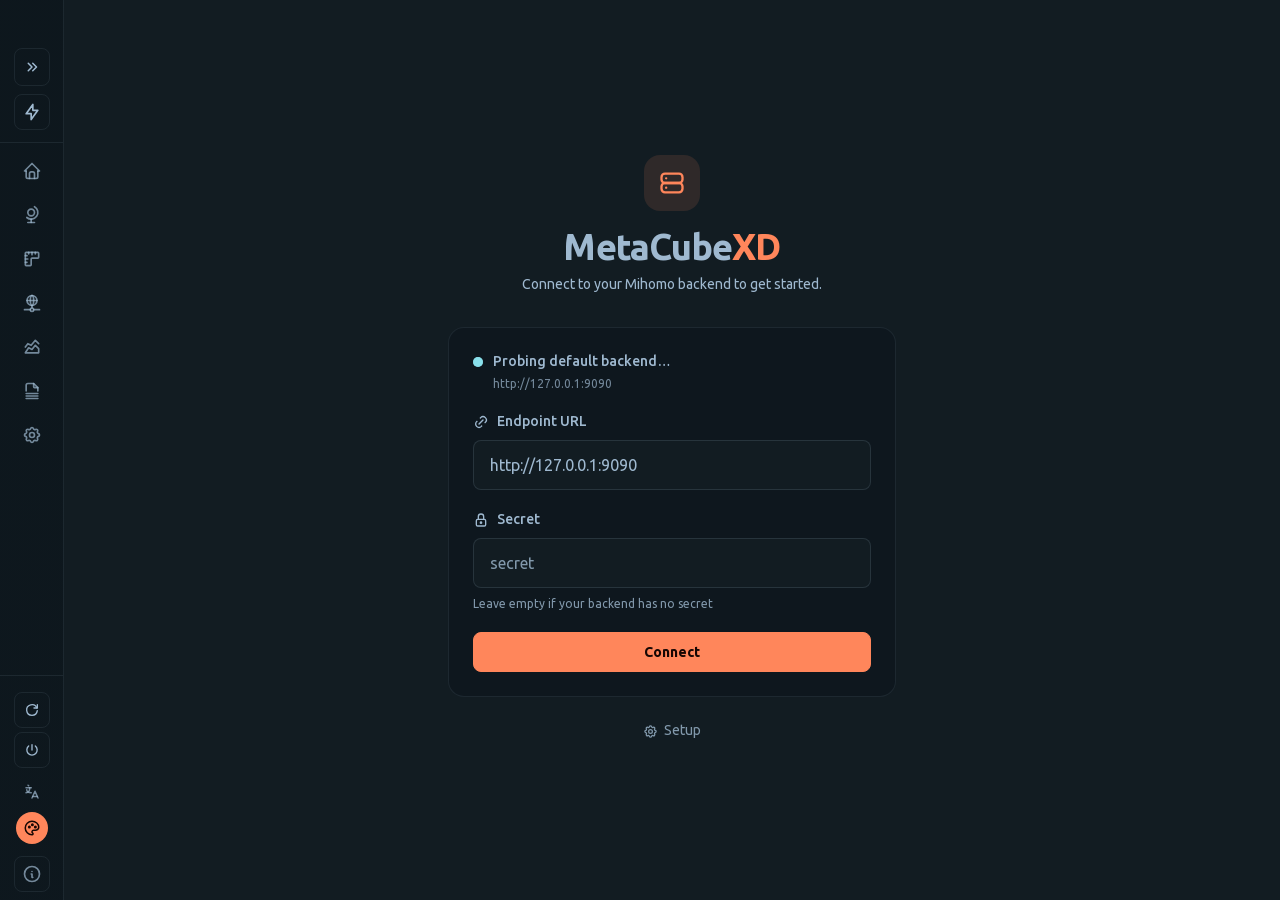
==== luci-app-openclash/root/usr/share/openclash/ui/metacubexd/index.html @ 95445053 "Chore: update third-party resources" ====
<!DOCTYPE html><html><head><meta charset="utf-8"><meta name="viewport" content="width=device-width, initial-scale=1.0, minimum-scale=1.0, maximum-scale=1.0, user-scalable=no, viewport-fit=cover"><title>MetaCubeXD</title><script src="config.js" onerror="window.__METACUBEXD_CONFIG__={defaultBackendURL:'',githubToken:''}"></script><script>window.__METACUBEXD_CONFIG__ = window.__METACUBEXD_CONFIG__ || { defaultBackendURL: '', githubToken: '' }</script><link rel="stylesheet" href="./_nuxt/entry.CBixxIW8.css" crossorigin><link rel="modulepreload" as="script" crossorigin href="./_nuxt/CsoAJYCJ.js"><script type="module" src="./_nuxt/CsoAJYCJ.js" crossorigin></script><link rel="prefetch" as="script" crossorigin href="./_nuxt/CR7PbbFE.js"><link rel="prefetch" as="style" crossorigin href="./_nuxt/default.5A1GF4GB.css"><link rel="prefetch" as="style" crossorigin href="./_nuxt/Button.D9vsIAbY.css"><link rel="prefetch" as="style" crossorigin href="./_nuxt/useAppearance.hvmSNszs.css"><link rel="prefetch" as="script" crossorigin href="./_nuxt/DoK9qmu2.js"><link rel="prefetch" as="script" crossorigin href="./_nuxt/C9XSDi89.js"><link rel="prefetch" as="script" crossorigin href="./_nuxt/B6QmXETh.js"><link rel="prefetch" as="script" crossorigin href="./_nuxt/x6FEGU3C.js"><link rel="prefetch" as="script" crossorigin href="./_nuxt/Ciqi3uZL.js"><link rel="prefetch" as="script" crossorigin href="./_nuxt/CYxgMHVy.js"><link rel="prefetch" as="script" crossorigin href="./_nuxt/BO3rEkig.js"><link rel="prefetch" as="script" crossorigin href="./_nuxt/CFNiPofZ.js"><link rel="prefetch" as="script" crossorigin href="./_nuxt/D_AIrrR1.js"><link rel="prefetch" as="script" crossorigin href="./_nuxt/4qo_TJow.js"><link rel="prefetch" as="script" crossorigin href="./_nuxt/Crr3u_DA.js"><link rel="prefetch" as="script" crossorigin href="./_nuxt/Ctgsf8FI.js"><link rel="prefetch" as="script" crossorigin href="./_nuxt/BOuC2ZS2.js"><link rel="prefetch" as="script" crossorigin href="./_nuxt/9VDUcqlT.js"><link rel="prefetch" as="script" crossorigin href="./_nuxt/CO4wOTTu.js"><link rel="prefetch" as="script" crossorigin href="./_nuxt/D4igTEfk.js"><link rel="prefetch" as="script" crossorigin href="./_nuxt/C-1o3f6S.js"><link rel="prefetch" as="script" crossorigin href="./_nuxt/CN_Nghz4.js"><link rel="prefetch" as="script" crossorigin href="./_nuxt/BcyQas2p.js"><link rel="prefetch" as="script" crossorigin href="./_nuxt/B2CAxdfu.js"><link rel="prefetch" as="script" crossorigin href="./_nuxt/C1OqGxPv.js"><link rel="prefetch" as="script" crossorigin href="./_nuxt/D8a5xtGw.js"><link rel="prefetch" as="script" crossorigin href="./_nuxt/CH4rSyzB.js"><link rel="prefetch" as="script" crossorigin href="./_nuxt/CraUWTpL.js"><link rel="prefetch" as="script" crossorigin href="./_nuxt/C62kyCLo.js"><link rel="prefetch" as="script" crossorigin href="./_nuxt/C9JB5ckZ.js"><link rel="prefetch" as="script" crossorigin href="./_nuxt/DyFRmneU.js"><link rel="prefetch" as="script" crossorigin href="./_nuxt/Pzt4ggdk.js"><link rel="prefetch" as="script" crossorigin href="./_nuxt/DPhPUZnp.js"><link rel="prefetch" as="style" crossorigin href="./_nuxt/error-404.B2f2yOK1.css"><link rel="prefetch" as="script" crossorigin href="./_nuxt/DEvTTd4d.js"><link rel="prefetch" as="style" crossorigin href="./_nuxt/error-500.BzL8eALg.css"><link rel="prefetch" as="script" crossorigin href="./_nuxt/D4Mckzq6.js"><meta name="theme-color" content="#000000"><link rel="icon" type="image/svg+xml" href="favicon.svg"><link rel="apple-touch-icon" sizes="180x180" href="apple-touch-icon-180x180.png"><link rel="manifest" href="manifest.webmanifest"></head><body><div id="__nuxt"></div><div id="teleports"></div><script>window.__NUXT__={};window.__NUXT__.config={public:{appVersion:"1.273.1",mockMode:false,defaultBackendURL:"",githubToken:"",i18n:{baseUrl:"",defaultLocale:"en",rootRedirect:"",redirectStatusCode:302,skipSettingLocaleOnNavigate:false,locales:[{code:"en",name:"English",language:"",domains:[],defaultForDomains:[]},{code:"zh",name:"简体中文",language:"",domains:[],defaultForDomains:[]},{code:"ru",name:"Русский",language:"",domains:[],defaultForDomains:[]},{code:"ja",name:"日本語",language:"",domains:[],defaultForDomains:[]},{code:"ko",name:"한국어",language:"",domains:[],defaultForDomains:[]},{code:"fr",name:"Français",language:"",domains:[],defaultForDomains:[]},{code:"fa",name:"فارسی",language:"",domains:[],defaultForDomains:[]}],detectBrowserLanguage:{alwaysRedirect:false,cookieCrossOrigin:false,cookieDomain:"",cookieKey:"metacubexd_lang",cookieSecure:false,fallbackLocale:"en",redirectOn:"root",useCookie:true},experimental:{localeDetector:"",typedPages:true,typedOptionsAndMessages:false,alternateLinkCanonicalQueries:true,devCache:false,cacheLifetime:"",stripMessagesPayload:false,preload:false,strictSeo:false,nitroContextDetection:true,httpCacheDuration:10,compactRoutes:false,prerenderMessages:false,optimizeMessageBundling:true},domainLocales:{en:{domain:""},zh:{domain:""},ru:{domain:""},ja:{domain:""},ko:{domain:""},fr:{domain:""},fa:{domain:""}}}},app:{baseURL:"./",buildId:"16d8c290-c291-44e2-8641-b1c7a58797b0",buildAssetsDir:"/_nuxt/",cdnURL:""}}</script><script type="application/json" data-nuxt-data="nuxt-app" data-ssr="false" id="__NUXT_DATA__">[{"prerenderedAt":1,"serverRendered":2},1789023127391,false]</script></body></html>
---- luci-app-openclash/root/usr/share/openclash/ui/metacubexd/_nuxt/default.5A1GF4GB.css ----
.slide-up-enter-active[data-v-725e2d85],.slide-up-leave-active[data-v-725e2d85]{transition:all .25s cubic-bezier(.34,1.56,.64,1)}.slide-up-enter-from[data-v-725e2d85],.slide-up-leave-to[data-v-725e2d85]{opacity:0;transform:translateY(12px)scale(.95)}.fade-enter-active[data-v-725e2d85],.fade-leave-active[data-v-725e2d85]{transition:opacity .2s}.fade-enter-from[data-v-725e2d85],.fade-leave-to[data-v-725e2d85]{opacity:0}.icon-spin-enter-active[data-v-725e2d85],.icon-spin-leave-active[data-v-725e2d85]{transition:all .2s}.icon-spin-enter-from[data-v-725e2d85]{opacity:0;transform:rotate(-90deg)scale(.5)}.icon-spin-leave-to[data-v-725e2d85]{opacity:0;transform:rotate(90deg)scale(.5)}.nav-stagger[data-v-5cda5f0f]{animation:navSlideIn-5cda5f0f .36s var(--ease-spring) backwards}@keyframes navSlideIn-5cda5f0f{0%{opacity:0;transform:translate(-12px)}to{opacity:1;transform:translate(0)}}.nav-link[data-v-5cda5f0f]{transition:color var(--dur-fast) var(--ease-soft),transform var(--dur-base) var(--ease-spring-soft);will-change:transform}.nav-link[data-v-5cda5f0f]:hover{transform:translate(2px)}.nav-link[data-v-5cda5f0f]:active{transition-duration:var(--dur-instant);transition-timing-function:var(--ease-press);transform:translate(2px)scale(.98)}.nav-link__glow[data-v-5cda5f0f]{background:var(--sidebar-hover);opacity:0;transition:opacity var(--dur-base) var(--ease-soft),transform var(--dur-base) var(--ease-spring-soft),background var(--dur-base) var(--ease-soft);transform:scale(.96)}.nav-link:hover .nav-link__glow[data-v-5cda5f0f]{opacity:1;transform:scale(1)}.nav-link.is-active[data-v-5cda5f0f]{color:var(--color-primary)}.nav-link.is-active .nav-link__glow[data-v-5cda5f0f]{opacity:1;background:linear-gradient(90deg,color-mix(in oklab,var(--color-primary) 18%,transparent) 0,color-mix(in oklab,var(--color-primary) 8%,transparent) 100%);transform:scale(1)}.nav-link.is-active:hover .nav-link__glow[data-v-5cda5f0f]{background:linear-gradient(90deg,color-mix(in oklab,var(--color-primary) 24%,transparent) 0,color-mix(in oklab,var(--color-primary) 12%,transparent) 100%)}.nav-link__indicator[data-v-5cda5f0f]{width:3px;height:60%;box-shadow:0 0 8px color-mix(in oklab,var(--color-primary) 60%,transparent),0 0 2px color-mix(in oklab,var(--color-primary) 80%,transparent);animation:indicatorFadeIn-5cda5f0f var(--dur-base) var(--ease-soft)}@keyframes indicatorFadeIn-5cda5f0f{0%{opacity:0}to{opacity:1}}.nav-link__icon[data-v-5cda5f0f]{transition:transform var(--dur-base) var(--ease-spring)}.nav-link:hover .nav-link__icon[data-v-5cda5f0f]{transform:scale(1.1)rotate(-2deg)}.nav-link.is-active .nav-link__icon[data-v-5cda5f0f]{transform:scale(1.05)}.traffic-expand-enter-active[data-v-ab1ee6cb]{transition:all .3s cubic-bezier(.22,1,.36,1)}.traffic-expand-leave-active[data-v-ab1ee6cb]{transition:all .2s ease-in}.traffic-expand-enter-from[data-v-ab1ee6cb],.traffic-expand-leave-to[data-v-ab1ee6cb]{opacity:0;transform:scale(.95)}.ob-backdrop[data-v-0b20cb4c]{background:#0000008c;background:lab(0% 0 0/.55)}.ob-card[data-v-0b20cb4c]{transition:opacity var(--dur-base,.22s) var(--ease-soft,ease),transform var(--dur-slow,.32s) var(--ease-spring,ease);will-change:transform,opacity}.ob-overlay-enter-from .ob-card[data-v-0b20cb4c],.ob-overlay-leave-to .ob-card[data-v-0b20cb4c]{opacity:0;transform:translateY(16px)scale(.94)}.ob-overlay-enter-from .ob-backdrop[data-v-0b20cb4c],.ob-overlay-leave-to .ob-backdrop[data-v-0b20cb4c]{opacity:0}.ob-backdrop[data-v-0b20cb4c],.ob-overlay-enter-active[data-v-0b20cb4c],.ob-overlay-leave-active[data-v-0b20cb4c]{transition:opacity var(--dur-base,.22s) var(--ease-soft,ease)}.ob-skip[data-v-0b20cb4c]{cursor:pointer;color:color-mix(in oklab,var(--color-base-content) 55%,transparent);transition:color var(--dur-fast,.15s) var(--ease-soft,ease);background:0 0;border:none;font-size:.8125rem}.ob-skip[data-v-0b20cb4c]:hover{color:var(--color-base-content)}
---- luci-app-openclash/root/usr/share/openclash/ui/metacubexd/_nuxt/Button.D9vsIAbY.css ----
.btn-press[data-v-9a155aa4]{transition:transform var(--dur-base) var(--ease-spring),box-shadow var(--dur-base) var(--ease-soft),background-color var(--dur-fast) var(--ease-soft),border-color var(--dur-fast) var(--ease-soft),color var(--dur-fast) var(--ease-soft);will-change:transform}.btn-press[data-v-9a155aa4]:not(:disabled):hover{transform:translateY(-1px)}.btn-press[data-v-9a155aa4]:not(:disabled):active{transition-duration:var(--dur-instant);transition-timing-function:var(--ease-press);transform:translateY(0)scale(.96)}.btn-press[data-v-9a155aa4]:focus-visible{outline:2px solid var(--color-primary);outline-offset:2px}
---- luci-app-openclash/root/usr/share/openclash/ui/metacubexd/_nuxt/useAppearance.hvmSNszs.css ----
.tooltip[data-v-7ebacbaa]:before{white-space:normal;text-align:center;max-width:160px}.changelog-dot[data-v-c186923c]{background:color-mix(in oklab,var(--color-base-content) 30%,transparent)}.changelog-dot-current[data-v-c186923c]{background:var(--color-primary);box-shadow:0 0 8px color-mix(in oklab,var(--color-primary) 50%,transparent)}.changelog-item:not(:last-child) .changelog-line[data-v-c186923c]:after{content:"";background:color-mix(in oklab,var(--color-base-content) 15%,transparent);flex:1;width:2px;margin-top:.375rem}.changelog-body[data-v-c186923c] a{color:var(--color-primary);text-decoration:underline}.changelog-body[data-v-c186923c] a:hover{opacity:.8}.changelog-body[data-v-c186923c] p{margin:.25rem 0}.changelog-body[data-v-c186923c] ul{margin:.25rem 0;padding-left:1rem}.changelog-body[data-v-c186923c] li{margin:.125rem 0}.changelog-body[data-v-c186923c] code{background:color-mix(in oklab,var(--color-base-content) 10%,transparent);border-radius:.25rem;padding:.125rem .25rem;font-size:.75rem}.changelog-spinner[data-v-c186923c]{border:2px solid color-mix(in oklab,var(--color-base-content) 20%,transparent);border-top-color:var(--color-primary);animation:.6s linear infinite spin-c186923c}@keyframes spin-c186923c{to{transform:rotate(1turn)}}.version-badge[data-v-e222c7b6]{border:1px solid color-mix(in oklab,var(--color-base-content) 20%,transparent);background:color-mix(in oklab,var(--color-base-200) 80%,transparent);color:var(--color-base-content)}.version-badge[data-v-e222c7b6]:hover{background:color-mix(in oklab,var(--color-base-content) 10%,transparent)}
---- luci-app-openclash/root/usr/share/openclash/ui/metacubexd/_nuxt/error-404.B2f2yOK1.css ----
.grid[data-v-aa9ad13c]{display:grid}.mb-2[data-v-aa9ad13c]{margin-bottom:.5rem}.mb-4[data-v-aa9ad13c]{margin-bottom:1rem}.max-w-520px[data-v-aa9ad13c]{max-width:520px}.min-h-screen[data-v-aa9ad13c]{min-height:100vh}.w-full[data-v-aa9ad13c]{width:100%}.flex[data-v-aa9ad13c]{display:flex}.place-content-center[data-v-aa9ad13c]{place-content:center}.items-center[data-v-aa9ad13c]{align-items:center}.justify-center[data-v-aa9ad13c]{justify-content:center}.overflow-hidden[data-v-aa9ad13c]{overflow:hidden}.bg-white[data-v-aa9ad13c]{--un-bg-opacity:1;background-color:rgb(255 255 255/var(--un-bg-opacity))}.px-2[data-v-aa9ad13c]{padding-left:.5rem;padding-right:.5rem}.text-center[data-v-aa9ad13c]{text-align:center}.text-\[80px\][data-v-aa9ad13c]{font-size:80px}.text-2xl[data-v-aa9ad13c]{font-size:1.5rem;line-height:2rem}.text-sm[data-v-aa9ad13c]{font-size:.875rem;line-height:1.25rem}.text-\[\#020420\][data-v-aa9ad13c]{--un-text-opacity:1;color:rgb(2 4 32/var(--un-text-opacity))}.text-\[\#64748B\][data-v-aa9ad13c]{--un-text-opacity:1;color:rgb(100 116 139/var(--un-text-opacity))}.hover\:text-\[\#00DC82\][data-v-aa9ad13c]:hover{--un-text-opacity:1;color:rgb(0 220 130/var(--un-text-opacity))}.font-medium[data-v-aa9ad13c]{font-weight:500}.font-semibold[data-v-aa9ad13c]{font-weight:600}.leading-none[data-v-aa9ad13c]{line-height:1}.tracking-wide[data-v-aa9ad13c]{letter-spacing:.025em}.font-sans[data-v-aa9ad13c]{font-family:ui-sans-serif,system-ui,-apple-system,BlinkMacSystemFont,Segoe UI,Roboto,Helvetica Neue,Arial,Noto Sans,sans-serif,Apple Color Emoji,Segoe UI Emoji,Segoe UI Symbol,Noto Color Emoji}.tabular-nums[data-v-aa9ad13c]{--un-numeric-spacing:tabular-nums;font-variant-numeric:var(--un-ordinal) var(--un-slashed-zero) var(--un-numeric-figure) var(--un-numeric-spacing) var(--un-numeric-fraction)}.underline[data-v-aa9ad13c]{text-decoration-line:underline}.underline-offset-3[data-v-aa9ad13c]{text-underline-offset:3px}.antialiased[data-v-aa9ad13c]{-webkit-font-smoothing:antialiased;-moz-osx-font-smoothing:grayscale}@media (prefers-color-scheme:dark){.dark\:bg-\[\#020420\][data-v-aa9ad13c]{--un-bg-opacity:1;background-color:rgb(2 4 32/var(--un-bg-opacity))}.dark\:text-white[data-v-aa9ad13c]{--un-text-opacity:1;color:rgb(255 255 255/var(--un-text-opacity))}}@media (min-width:640px){.sm\:text-\[110px\][data-v-aa9ad13c]{font-size:110px}.sm\:text-3xl[data-v-aa9ad13c]{font-size:1.875rem;line-height:2.25rem}}
---- luci-app-openclash/root/usr/share/openclash/ui/metacubexd/_nuxt/error-500.BzL8eALg.css ----
.grid[data-v-f94c851c]{display:grid}.mb-2[data-v-f94c851c]{margin-bottom:.5rem}.mb-4[data-v-f94c851c]{margin-bottom:1rem}.max-w-520px[data-v-f94c851c]{max-width:520px}.min-h-screen[data-v-f94c851c]{min-height:100vh}.place-content-center[data-v-f94c851c]{place-content:center}.overflow-hidden[data-v-f94c851c]{overflow:hidden}.bg-white[data-v-f94c851c]{--un-bg-opacity:1;background-color:rgb(255 255 255/var(--un-bg-opacity))}.px-2[data-v-f94c851c]{padding-left:.5rem;padding-right:.5rem}.text-center[data-v-f94c851c]{text-align:center}.text-\[80px\][data-v-f94c851c]{font-size:80px}.text-2xl[data-v-f94c851c]{font-size:1.5rem;line-height:2rem}.text-\[\#020420\][data-v-f94c851c]{--un-text-opacity:1;color:rgb(2 4 32/var(--un-text-opacity))}.text-\[\#64748B\][data-v-f94c851c]{--un-text-opacity:1;color:rgb(100 116 139/var(--un-text-opacity))}.font-semibold[data-v-f94c851c]{font-weight:600}.leading-none[data-v-f94c851c]{line-height:1}.tracking-wide[data-v-f94c851c]{letter-spacing:.025em}.font-sans[data-v-f94c851c]{font-family:ui-sans-serif,system-ui,-apple-system,BlinkMacSystemFont,Segoe UI,Roboto,Helvetica Neue,Arial,Noto Sans,sans-serif,Apple Color Emoji,Segoe UI Emoji,Segoe UI Symbol,Noto Color Emoji}.tabular-nums[data-v-f94c851c]{--un-numeric-spacing:tabular-nums;font-variant-numeric:var(--un-ordinal) var(--un-slashed-zero) var(--un-numeric-figure) var(--un-numeric-spacing) var(--un-numeric-fraction)}.antialiased[data-v-f94c851c]{-webkit-font-smoothing:antialiased;-moz-osx-font-smoothing:grayscale}@media (prefers-color-scheme:dark){.dark\:bg-\[\#020420\][data-v-f94c851c]{--un-bg-opacity:1;background-color:rgb(2 4 32/var(--un-bg-opacity))}.dark\:text-white[data-v-f94c851c]{--un-text-opacity:1;color:rgb(255 255 255/var(--un-text-opacity))}}@media (min-width:640px){.sm\:text-\[110px\][data-v-f94c851c]{font-size:110px}.sm\:text-3xl[data-v-f94c851c]{font-size:1.875rem;line-height:2.25rem}}
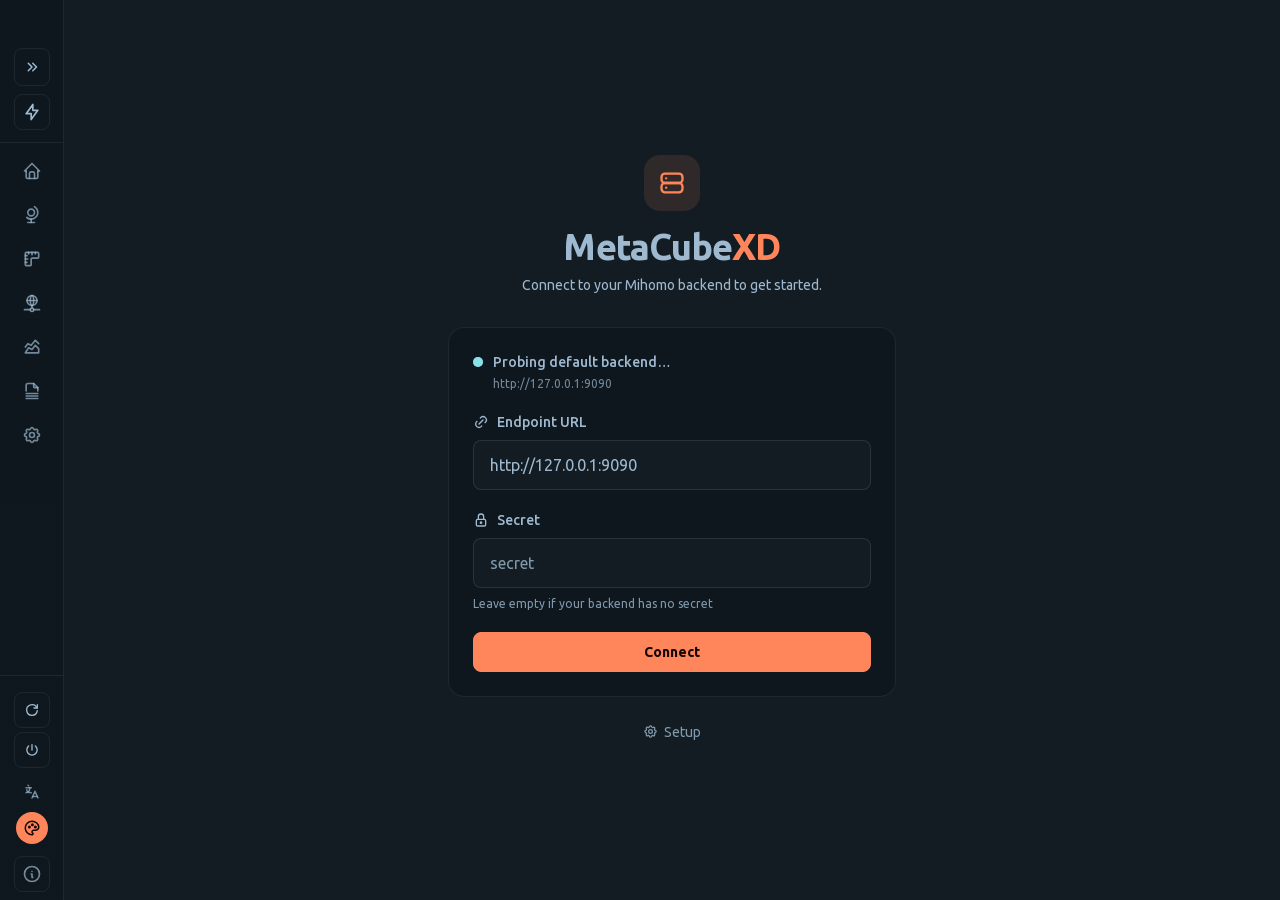
==== commit bc7c6d00: "Chore: update third-party resources" ====
--- a/luci-app-openclash/root/usr/share/openclash/ui/metacubexd/index.html
+++ b/luci-app-openclash/root/usr/share/openclash/ui/metacubexd/index.html
@@ -1 +1 @@
-<!DOCTYPE html><html><head><meta charset="utf-8"><meta name="viewport" content="width=device-width, initial-scale=1.0, minimum-scale=1.0, maximum-scale=1.0, user-scalable=no, viewport-fit=cover"><title>MetaCubeXD</title><script src="config.js" onerror="window.__METACUBEXD_CONFIG__={defaultBackendURL:'',githubToken:''}"></script><script>window.__METACUBEXD_CONFIG__ = window.__METACUBEXD_CONFIG__ || { defaultBackendURL: '', githubToken: '' }</script><link rel="stylesheet" href="./_nuxt/entry.CBixxIW8.css" crossorigin><link rel="modulepreload" as="script" crossorigin href="./_nuxt/CsoAJYCJ.js"><script type="module" src="./_nuxt/CsoAJYCJ.js" crossorigin></script><link rel="prefetch" as="script" crossorigin href="./_nuxt/CR7PbbFE.js"><link rel="prefetch" as="style" crossorigin href="./_nuxt/default.5A1GF4GB.css"><link rel="prefetch" as="style" crossorigin href="./_nuxt/Button.D9vsIAbY.css"><link rel="prefetch" as="style" crossorigin href="./_nuxt/useAppearance.hvmSNszs.css"><link rel="prefetch" as="script" crossorigin href="./_nuxt/DoK9qmu2.js"><link rel="prefetch" as="script" crossorigin href="./_nuxt/C9XSDi89.js"><link rel="prefetch" as="script" crossorigin href="./_nuxt/B6QmXETh.js"><link rel="prefetch" as="script" crossorigin href="./_nuxt/x6FEGU3C.js"><link rel="prefetch" as="script" crossorigin href="./_nuxt/Ciqi3uZL.js"><link rel="prefetch" as="script" crossorigin href="./_nuxt/CYxgMHVy.js"><link rel="prefetch" as="script" crossorigin href="./_nuxt/BO3rEkig.js"><link rel="prefetch" as="script" crossorigin href="./_nuxt/CFNiPofZ.js"><link rel="prefetch" as="script" crossorigin href="./_nuxt/D_AIrrR1.js"><link rel="prefetch" as="script" crossorigin href="./_nuxt/4qo_TJow.js"><link rel="prefetch" as="script" crossorigin href="./_nuxt/Crr3u_DA.js"><link rel="prefetch" as="script" crossorigin href="./_nuxt/Ctgsf8FI.js"><link rel="prefetch" as="script" crossorigin href="./_nuxt/BOuC2ZS2.js"><link rel="prefetch" as="script" crossorigin href="./_nuxt/9VDUcqlT.js"><link rel="prefetch" as="script" crossorigin href="./_nuxt/CO4wOTTu.js"><link rel="prefetch" as="script" crossorigin href="./_nuxt/D4igTEfk.js"><link rel="prefetch" as="script" crossorigin href="./_nuxt/C-1o3f6S.js"><link rel="prefetch" as="script" crossorigin href="./_nuxt/CN_Nghz4.js"><link rel="prefetch" as="script" crossorigin href="./_nuxt/BcyQas2p.js"><link rel="prefetch" as="script" crossorigin href="./_nuxt/B2CAxdfu.js"><link rel="prefetch" as="script" crossorigin href="./_nuxt/C1OqGxPv.js"><link rel="prefetch" as="script" crossorigin href="./_nuxt/D8a5xtGw.js"><link rel="prefetch" as="script" crossorigin href="./_nuxt/CH4rSyzB.js"><link rel="prefetch" as="script" crossorigin href="./_nuxt/CraUWTpL.js"><link rel="prefetch" as="script" crossorigin href="./_nuxt/C62kyCLo.js"><link rel="prefetch" as="script" crossorigin href="./_nuxt/C9JB5ckZ.js"><link rel="prefetch" as="script" crossorigin href="./_nuxt/DyFRmneU.js"><link rel="prefetch" as="script" crossorigin href="./_nuxt/Pzt4ggdk.js"><link rel="prefetch" as="script" crossorigin href="./_nuxt/DPhPUZnp.js"><link rel="prefetch" as="style" crossorigin href="./_nuxt/error-404.B2f2yOK1.css"><link rel="prefetch" as="script" crossorigin href="./_nuxt/DEvTTd4d.js"><link rel="prefetch" as="style" crossorigin href="./_nuxt/error-500.BzL8eALg.css"><link rel="prefetch" as="script" crossorigin href="./_nuxt/D4Mckzq6.js"><meta name="theme-color" content="#000000"><link rel="icon" type="image/svg+xml" href="favicon.svg"><link rel="apple-touch-icon" sizes="180x180" href="apple-touch-icon-180x180.png"><link rel="manifest" href="manifest.webmanifest"></head><body><div id="__nuxt"></div><div id="teleports"></div><script>window.__NUXT__={};window.__NUXT__.config={public:{appVersion:"1.273.1",mockMode:false,defaultBackendURL:"",githubToken:"",i18n:{baseUrl:"",defaultLocale:"en",rootRedirect:"",redirectStatusCode:302,skipSettingLocaleOnNavigate:false,locales:[{code:"en",name:"English",language:"",domains:[],defaultForDomains:[]},{code:"zh",name:"简体中文",language:"",domains:[],defaultForDomains:[]},{code:"ru",name:"Русский",language:"",domains:[],defaultForDomains:[]},{code:"ja",name:"日本語",language:"",domains:[],defaultForDomains:[]},{code:"ko",name:"한국어",language:"",domains:[],defaultForDomains:[]},{code:"fr",name:"Français",language:"",domains:[],defaultForDomains:[]},{code:"fa",name:"فارسی",language:"",domains:[],defaultForDomains:[]}],detectBrowserLanguage:{alwaysRedirect:false,cookieCrossOrigin:false,cookieDomain:"",cookieKey:"metacubexd_lang",cookieSecure:false,fallbackLocale:"en",redirectOn:"root",useCookie:true},experimental:{localeDetector:"",typedPages:true,typedOptionsAndMessages:false,alternateLinkCanonicalQueries:true,devCache:false,cacheLifetime:"",stripMessagesPayload:false,preload:false,strictSeo:false,nitroContextDetection:true,httpCacheDuration:10,compactRoutes:false,prerenderMessages:false,optimizeMessageBundling:true},domainLocales:{en:{domain:""},zh:{domain:""},ru:{domain:""},ja:{domain:""},ko:{domain:""},fr:{domain:""},fa:{domain:""}}}},app:{baseURL:"./",buildId:"16d8c290-c291-44e2-8641-b1c7a58797b0",buildAssetsDir:"/_nuxt/",cdnURL:""}}</script><script type="application/json" data-nuxt-data="nuxt-app" data-ssr="false" id="__NUXT_DATA__">[{"prerenderedAt":1,"serverRendered":2},1789023127391,false]</script></body></html>+<!DOCTYPE html><html><head><meta charset="utf-8"><meta name="viewport" content="width=device-width, initial-scale=1.0, minimum-scale=1.0, maximum-scale=1.0, user-scalable=no, viewport-fit=cover"><title>MetaCubeXD</title><script src="config.js" onerror="window.__METACUBEXD_CONFIG__={defaultBackendURL:'',githubToken:''}"></script><script>window.__METACUBEXD_CONFIG__ = window.__METACUBEXD_CONFIG__ || { defaultBackendURL: '', githubToken: '' }</script><link rel="stylesheet" href="./_nuxt/entry.l3hVPVrC.css" crossorigin><link rel="modulepreload" as="script" crossorigin href="./_nuxt/DTd1Gn78.js"><script type="module" src="./_nuxt/DTd1Gn78.js" crossorigin></script><link rel="prefetch" as="script" crossorigin href="./_nuxt/_6Ha1r_S.js"><link rel="prefetch" as="style" crossorigin href="./_nuxt/default.5A1GF4GB.css"><link rel="prefetch" as="style" crossorigin href="./_nuxt/Button.D9vsIAbY.css"><link rel="prefetch" as="style" crossorigin href="./_nuxt/useAppearance.hvmSNszs.css"><link rel="prefetch" as="script" crossorigin href="./_nuxt/DYRDkNHM.js"><link rel="prefetch" as="script" crossorigin href="./_nuxt/B1PxMh_r.js"><link rel="prefetch" as="script" crossorigin href="./_nuxt/Dxmn99A1.js"><link rel="prefetch" as="script" crossorigin href="./_nuxt/CElve8WH.js"><link rel="prefetch" as="script" crossorigin href="./_nuxt/DaUEJwcP.js"><link rel="prefetch" as="script" crossorigin href="./_nuxt/pdXf85yM.js"><link rel="prefetch" as="script" crossorigin href="./_nuxt/tZL60c2N.js"><link rel="prefetch" as="script" crossorigin href="./_nuxt/DmIh0AR5.js"><link rel="prefetch" as="script" crossorigin href="./_nuxt/CeZrbyNo.js"><link rel="prefetch" as="script" crossorigin href="./_nuxt/BBHVX85T.js"><link rel="prefetch" as="script" crossorigin href="./_nuxt/BeWwUT1_.js"><link rel="prefetch" as="script" crossorigin href="./_nuxt/Bt5wpnyt.js"><link rel="prefetch" as="script" crossorigin href="./_nuxt/CwKxu3Q0.js"><link rel="prefetch" as="script" crossorigin href="./_nuxt/Bg8jvF8A.js"><link rel="prefetch" as="script" crossorigin href="./_nuxt/K19v4toT.js"><link rel="prefetch" as="script" crossorigin href="./_nuxt/DngGsDaY.js"><link rel="prefetch" as="script" crossorigin href="./_nuxt/Babf-u1C.js"><link rel="prefetch" as="script" crossorigin href="./_nuxt/DbT6g6ON.js"><link rel="prefetch" as="script" crossorigin href="./_nuxt/BSuerZmX.js"><link rel="prefetch" as="script" crossorigin href="./_nuxt/DQEZjaGr.js"><link rel="prefetch" as="script" crossorigin href="./_nuxt/DYeEhyhi.js"><link rel="prefetch" as="script" crossorigin href="./_nuxt/DEzbNibr.js"><link rel="prefetch" as="script" crossorigin href="./_nuxt/CjQZmcfr.js"><link rel="prefetch" as="script" crossorigin href="./_nuxt/BBQkZcoh.js"><link rel="prefetch" as="script" crossorigin href="./_nuxt/B74FW15R.js"><link rel="prefetch" as="script" crossorigin href="./_nuxt/DjCSmSOR.js"><link rel="prefetch" as="script" crossorigin href="./_nuxt/CMgZ_yjb.js"><link rel="prefetch" as="script" crossorigin href="./_nuxt/AQOsmwfP.js"><link rel="prefetch" as="script" crossorigin href="./_nuxt/DPhPUZnp.js"><link rel="prefetch" as="style" crossorigin href="./_nuxt/error-404.CRZVfXIn.css"><link rel="prefetch" as="script" crossorigin href="./_nuxt/BamhgRQE.js"><link rel="prefetch" as="style" crossorigin href="./_nuxt/error-500.Dm1I5ntY.css"><link rel="prefetch" as="script" crossorigin href="./_nuxt/DQQD4vLK.js"><meta name="theme-color" content="#000000"><link rel="icon" type="image/svg+xml" href="favicon.svg"><link rel="apple-touch-icon" sizes="180x180" href="apple-touch-icon-180x180.png"><link rel="manifest" href="manifest.webmanifest"></head><body><div id="__nuxt"></div><div id="teleports"></div><script>window.__NUXT__={};window.__NUXT__.config={public:{appVersion:"1.274.3",mockMode:false,defaultBackendURL:"",githubToken:"",i18n:{baseUrl:"",defaultLocale:"en",rootRedirect:"",redirectStatusCode:302,skipSettingLocaleOnNavigate:false,locales:[{code:"en",name:"English",language:"",domains:[],defaultForDomains:[]},{code:"zh",name:"简体中文",language:"",domains:[],defaultForDomains:[]},{code:"ru",name:"Русский",language:"",domains:[],defaultForDomains:[]},{code:"ja",name:"日本語",language:"",domains:[],defaultForDomains:[]},{code:"ko",name:"한국어",language:"",domains:[],defaultForDomains:[]},{code:"fr",name:"Français",language:"",domains:[],defaultForDomains:[]},{code:"fa",name:"فارسی",language:"",domains:[],defaultForDomains:[]}],detectBrowserLanguage:{alwaysRedirect:false,cookieCrossOrigin:false,cookieDomain:"",cookieKey:"metacubexd_lang",cookieSecure:false,fallbackLocale:"en",redirectOn:"root",useCookie:true},experimental:{localeDetector:"",typedPages:true,typedOptionsAndMessages:false,alternateLinkCanonicalQueries:true,devCache:false,cacheLifetime:"",stripMessagesPayload:false,preload:false,strictSeo:false,nitroContextDetection:true,httpCacheDuration:10,compactRoutes:false,prerenderMessages:false,optimizeMessageBundling:true},domainLocales:{en:{domain:""},zh:{domain:""},ru:{domain:""},ja:{domain:""},ko:{domain:""},fr:{domain:""},fa:{domain:""}}}},app:{baseURL:"./",buildId:"1ec7a4d9-f668-427b-896b-b434f57e0b6a",buildAssetsDir:"/_nuxt/",cdnURL:""}}</script><script type="application/json" data-nuxt-data="nuxt-app" data-ssr="false" id="__NUXT_DATA__">[{"prerenderedAt":1,"serverRendered":2},1793484045467,false]</script></body></html>
--- a/luci-app-openclash/root/usr/share/openclash/ui/metacubexd/_nuxt/error-404.CRZVfXIn.css
+++ b/luci-app-openclash/root/usr/share/openclash/ui/metacubexd/_nuxt/error-404.CRZVfXIn.css
@@ -0,0 +1 @@
+.grid[data-v-1f311d50]{display:grid}.mb-2[data-v-1f311d50]{margin-bottom:.5rem}.mb-4[data-v-1f311d50]{margin-bottom:1rem}.max-w-520px[data-v-1f311d50]{max-width:520px}.min-h-screen[data-v-1f311d50]{min-height:100vh}.w-full[data-v-1f311d50]{width:100%}.flex[data-v-1f311d50]{display:flex}.cursor-pointer[data-v-1f311d50]{cursor:pointer}.appearance-none[data-v-1f311d50]{appearance:none}.place-content-center[data-v-1f311d50]{place-content:center}.items-center[data-v-1f311d50]{align-items:center}.justify-center[data-v-1f311d50]{justify-content:center}.overflow-hidden[data-v-1f311d50]{overflow:hidden}.border-0[data-v-1f311d50]{border-width:0}.bg-transparent[data-v-1f311d50]{background-color:#0000}.bg-white[data-v-1f311d50]{--un-bg-opacity:1;background-color:rgb(255 255 255/var(--un-bg-opacity))}.p-0[data-v-1f311d50]{padding:0}.px-2[data-v-1f311d50]{padding-left:.5rem;padding-right:.5rem}.text-center[data-v-1f311d50]{text-align:center}.text-\[56px\][data-v-1f311d50]{font-size:56px}.text-2xl[data-v-1f311d50]{font-size:1.5rem;line-height:2rem}.text-sm[data-v-1f311d50]{font-size:.875rem;line-height:1.25rem}.text-neutral-500[data-v-1f311d50]{--un-text-opacity:1;color:rgb(115 115 115/var(--un-text-opacity))}.text-neutral-950[data-v-1f311d50]{--un-text-opacity:1;color:rgb(10 10 10/var(--un-text-opacity))}.hover\:text-\[\#00DC82\][data-v-1f311d50]:hover{--un-text-opacity:1;color:rgb(0 220 130/var(--un-text-opacity))}.text-inherit[data-v-1f311d50]{color:inherit}.font-medium[data-v-1f311d50]{font-weight:500}.font-semibold[data-v-1f311d50]{font-weight:600}.leading-none[data-v-1f311d50]{line-height:1}.tracking-wide[data-v-1f311d50]{letter-spacing:.025em}.font-sans[data-v-1f311d50]{font-family:ui-sans-serif,system-ui,-apple-system,BlinkMacSystemFont,Segoe UI,Roboto,Helvetica Neue,Arial,Noto Sans,sans-serif,Apple Color Emoji,Segoe UI Emoji,Segoe UI Symbol,Noto Color Emoji}.tabular-nums[data-v-1f311d50]{--un-numeric-spacing:tabular-nums;font-variant-numeric:var(--un-ordinal) var(--un-slashed-zero) var(--un-numeric-figure) var(--un-numeric-spacing) var(--un-numeric-fraction)}.underline[data-v-1f311d50]{text-decoration-line:underline}.underline-offset-3[data-v-1f311d50]{text-underline-offset:3px}.antialiased[data-v-1f311d50]{-webkit-font-smoothing:antialiased;-moz-osx-font-smoothing:grayscale}@media (prefers-color-scheme:dark){.dark\:bg-neutral-950[data-v-1f311d50]{--un-bg-opacity:1;background-color:rgb(10 10 10/var(--un-bg-opacity))}.dark\:text-white[data-v-1f311d50]{--un-text-opacity:1;color:rgb(255 255 255/var(--un-text-opacity))}}@media (min-width:640px){.sm\:text-\[72px\][data-v-1f311d50]{font-size:72px}.sm\:text-3xl[data-v-1f311d50]{font-size:1.875rem;line-height:2.25rem}}
--- a/luci-app-openclash/root/usr/share/openclash/ui/metacubexd/_nuxt/error-500.Dm1I5ntY.css
+++ b/luci-app-openclash/root/usr/share/openclash/ui/metacubexd/_nuxt/error-500.Dm1I5ntY.css
@@ -0,0 +1 @@
+.grid[data-v-996fda87]{display:grid}.mb-2[data-v-996fda87]{margin-bottom:.5rem}.mb-4[data-v-996fda87]{margin-bottom:1rem}.max-w-520px[data-v-996fda87]{max-width:520px}.min-h-screen[data-v-996fda87]{min-height:100vh}.place-content-center[data-v-996fda87]{place-content:center}.overflow-hidden[data-v-996fda87]{overflow:hidden}.bg-white[data-v-996fda87]{--un-bg-opacity:1;background-color:rgb(255 255 255/var(--un-bg-opacity))}.px-2[data-v-996fda87]{padding-left:.5rem;padding-right:.5rem}.text-center[data-v-996fda87]{text-align:center}.text-\[56px\][data-v-996fda87]{font-size:56px}.text-2xl[data-v-996fda87]{font-size:1.5rem;line-height:2rem}.text-neutral-500[data-v-996fda87]{--un-text-opacity:1;color:rgb(115 115 115/var(--un-text-opacity))}.text-neutral-950[data-v-996fda87]{--un-text-opacity:1;color:rgb(10 10 10/var(--un-text-opacity))}.font-medium[data-v-996fda87]{font-weight:500}.font-semibold[data-v-996fda87]{font-weight:600}.leading-none[data-v-996fda87]{line-height:1}.tracking-wide[data-v-996fda87]{letter-spacing:.025em}.font-sans[data-v-996fda87]{font-family:ui-sans-serif,system-ui,-apple-system,BlinkMacSystemFont,Segoe UI,Roboto,Helvetica Neue,Arial,Noto Sans,sans-serif,Apple Color Emoji,Segoe UI Emoji,Segoe UI Symbol,Noto Color Emoji}.tabular-nums[data-v-996fda87]{--un-numeric-spacing:tabular-nums;font-variant-numeric:var(--un-ordinal) var(--un-slashed-zero) var(--un-numeric-figure) var(--un-numeric-spacing) var(--un-numeric-fraction)}.antialiased[data-v-996fda87]{-webkit-font-smoothing:antialiased;-moz-osx-font-smoothing:grayscale}@media (prefers-color-scheme:dark){.dark\:bg-neutral-950[data-v-996fda87]{--un-bg-opacity:1;background-color:rgb(10 10 10/var(--un-bg-opacity))}.dark\:text-white[data-v-996fda87]{--un-text-opacity:1;color:rgb(255 255 255/var(--un-text-opacity))}}@media (min-width:640px){.sm\:text-\[72px\][data-v-996fda87]{font-size:72px}.sm\:text-3xl[data-v-996fda87]{font-size:1.875rem;line-height:2.25rem}}
